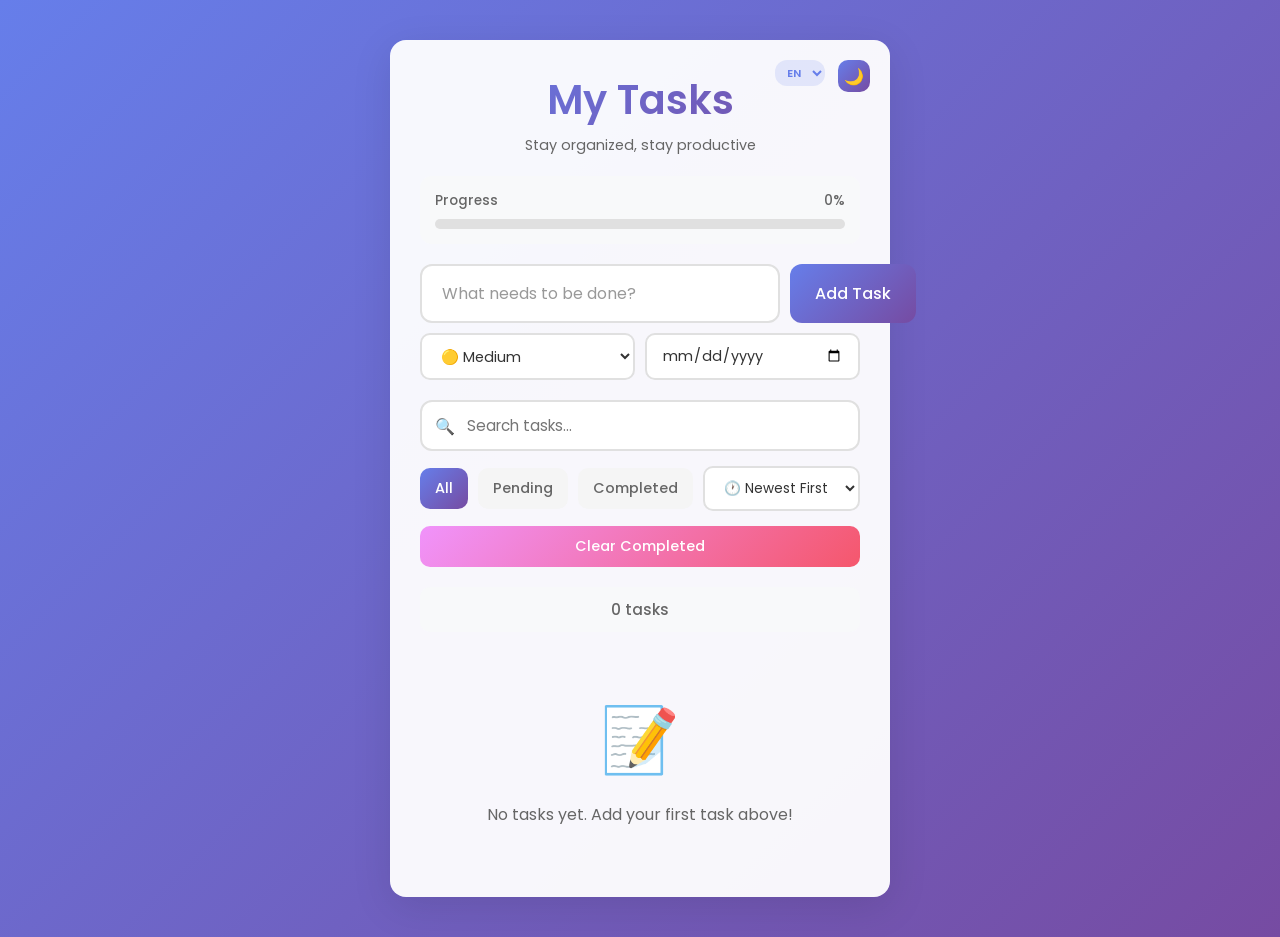
==== index.html @ 92422a47 "Add files via upload" ====
<!DOCTYPE html>
<html lang="en">
<head>
    <meta charset="UTF-8">
    <meta name="viewport" content="width=device-width, initial-scale=1.0">
    <title>Modern To-Do List</title>
    <link rel="stylesheet" href="style.css">
    <link rel="preconnect" href="https://fonts.googleapis.com">
    <link rel="preconnect" href="https://fonts.gstatic.com" crossorigin>
    <link href="https://fonts.googleapis.com/css2?family=Poppins:wght@300;400;500;600&display=swap" rel="stylesheet">
</head>
<body>
    <div class="app-container">
        <!-- Language Toggle -->
        <select id="language-select" class="language-select">
            <option value="en">EN</option>
            <option value="id">ID</option>
        </select>

        <!-- Dark Mode Toggle -->
        <button id="theme-toggle" class="theme-toggle" title="Toggle Dark Mode">
            🌙
        </button>

        <!-- Header Section -->
        <header class="app-header">
            <h1 class="app-title">My Tasks</h1>
            <p class="app-subtitle">Stay organized, stay productive</p>
        </header>

        <!-- Progress Bar -->
        <div class="progress-container">
            <div class="progress-info">
                <span>Progress</span>
                <span id="progress-percent">0%</span>
            </div>
            <div class="progress-bar">
                <div id="progress-fill" class="progress-fill"></div>
            </div>
        </div>

        <!-- Input Section -->
        <section class="input-section">
            <form id="todo-form" class="todo-form">
                <div class="input-row">
                    <input type="text" id="todo-input" placeholder="What needs to be done?" autocomplete="off">
                    <button type="submit" id="add-btn" class="add-btn">Add Task</button>
                </div>
                <div class="input-options">
                    <select id="priority-select" class="priority-select">
                        <option value="low">🟢 Low</option>
                        <option value="medium" selected>🟡 Medium</option>
                        <option value="high">🔴 High</option>
                    </select>
                    <input type="date" id="due-date" class="due-date-input">
                </div>
            </form>
        </section>

        <!-- Controls Section -->
        <section class="controls-section">
            <!-- Search -->
            <div class="search-container">
                <input type="text" id="search-input" placeholder="Search tasks...">
                <span class="search-icon">🔍</span>
            </div>

            <!-- Filter & Sort Row -->
            <div class="filter-sort-row">
                <!-- Filter Buttons -->
                <div class="filter-buttons">
                    <button class="filter-btn active" data-filter="all">All</button>
                    <button class="filter-btn" data-filter="pending">Pending</button>
                    <button class="filter-btn" data-filter="completed">Completed</button>
                </div>

                <!-- Sort Dropdown -->
                <select id="sort-select" class="sort-select">
                    <option value="newest">🕐 Newest First</option>
                    <option value="oldest">📜 Oldest First</option>
                    <option value="priority">⚡ Priority High→Low</option>
                    <option value="dueDate">📅 Due Date</option>
                </select>
            </div>

            <!-- Clear Completed Button -->
            <button id="clear-completed-btn" class="clear-btn">Clear Completed</button>
        </section>

        <!-- Task Counter -->
        <section class="counter-section">
            <span id="task-counter">0 tasks</span>
        </section>

        <!-- Task List -->
        <section class="task-list-section">
            <ul id="todo-list" class="todo-list">
                <!-- Tasks will be dynamically added here -->
            </ul>
        </section>

        <!-- Empty State -->
        <div id="empty-state" class="empty-state">
            <span class="empty-icon">📝</span>
            <p>No tasks yet. Add your first task above!</p>
        </div>
    </div>

    <script src="script.js"></script>
</body>
</html>
---- style.css ----
/* ========================================
   CSS Variables - Color Palette
   ======================================== */
:root {
    --primary-gradient: linear-gradient(135deg, #667eea 0%, #764ba2 100%);
    --secondary-gradient: linear-gradient(135deg, #f093fb 0%, #f5576c 100%);
    --success-gradient: linear-gradient(135deg, #4facfe 0%, #00f2fe 100%);
    --bg-gradient: linear-gradient(135deg, #667eea 0%, #764ba2 100%);
    --card-bg: rgba(255, 255, 255, 0.95);
    --text-primary: #333;
    --text-secondary: #666;
    --text-light: #999;
    --shadow-light: 0 10px 40px rgba(0, 0, 0, 0.1);
    --shadow-hover: 0 20px 60px rgba(0, 0, 0, 0.15);
    --border-radius: 16px;
    --transition: all 0.3s ease;

    /* Priority Colors */
    --priority-high: #e74c3c;
    --priority-medium: #f1c40f;
    --priority-low: #2ecc71;

    /* Progress Colors */
    --progress-bg: #e0e0e0;
    --progress-fill: linear-gradient(90deg, #667eea, #764ba2);
}

/* ========================================
   Dark Mode Variables
   ======================================== */
[data-theme="dark"] {
    --bg-gradient: linear-gradient(135deg, #1a1a2e 0%, #16213e 100%);
    --card-bg: rgba(30, 30, 50, 0.95);
    --text-primary: #e0e0e0;
    --text-secondary: #aaa;
    --text-light: #777;
    --shadow-light: 0 10px 40px rgba(0, 0, 0, 0.3);
    --shadow-hover: 0 20px 60px rgba(0, 0, 0, 0.4);
    --progress-bg: #333;
}

/* ========================================
   Reset & Base Styles
   ======================================== */
* {
    margin: 0;
    padding: 0;
    box-sizing: border-box;
}

body {
    font-family: 'Poppins', sans-serif;
    background: var(--bg-gradient);
    min-height: 100vh;
    display: flex;
    justify-content: center;
    align-items: flex-start;
    padding: 40px 20px;
    color: var(--text-primary);
    transition: var(--transition);
}

/* ========================================
   App Container
   ======================================== */
.app-container {
    width: 100%;
    max-width: 500px;
    background: var(--card-bg);
    border-radius: var(--border-radius);
    box-shadow: var(--shadow-light);
    padding: 30px;
    transition: var(--transition);
    position: relative;
}

.app-container:hover {
    box-shadow: var(--shadow-hover);
}

/* ========================================
   Dark Mode Toggle
   ======================================== */
.theme-toggle {
    position: absolute;
    top: 20px;
    right: 20px;
    width: 32px;
    height: 32px;
    border-radius: 10px;
    border: none;
    background: var(--primary-gradient);
    color: white;
    font-size: 1rem;
    cursor: pointer;
    transition: var(--transition);
    display: flex;
    align-items: center;
    justify-content: center;
}

.theme-toggle:hover {
    transform: rotate(15deg) scale(1.1);
}

[data-theme="dark"] .theme-toggle {
    background: linear-gradient(135deg, #f1c40f, #e67e22);
}

.language-select {
    position: absolute;
    top: 20px;
    right: 65px;
    padding: 4px 8px;
    border: none;
    border-radius: 12px;
    font-size: 0.7rem;
    font-family: 'Poppins', sans-serif;
    font-weight: 600;
    cursor: pointer;
    background: rgba(102, 126, 234, 0.15);
    color: #667eea;
    transition: var(--transition);
}

.language-select:hover {
    border-color: #667eea;
}

[data-theme="dark"] .language-select {
    background: #2a2a40;
    border-color: #444;
}

/* ========================================
   Header Section
   ======================================== */
.app-header {
    text-align: center;
    margin-bottom: 20px;
}

.app-title {
    font-size: 2.5rem;
    font-weight: 600;
    background: var(--primary-gradient);
    -webkit-background-clip: text;
    -webkit-text-fill-color: transparent;
    background-clip: text;
    margin-bottom: 5px;
}

.app-subtitle {
    color: var(--text-secondary);
    font-size: 0.9rem;
}

/* ========================================
   Progress Bar
   ======================================== */
.progress-container {
    margin-bottom: 20px;
    padding: 15px;
    background: #f8f9fa;
    border-radius: 12px;
    transition: var(--transition);
}

[data-theme="dark"] .progress-container {
    background: #2a2a40;
}

.progress-info {
    display: flex;
    justify-content: space-between;
    margin-bottom: 8px;
    font-size: 0.85rem;
    color: var(--text-secondary);
    font-weight: 500;
}

.progress-bar {
    height: 10px;
    background: var(--progress-bg);
    border-radius: 10px;
    overflow: hidden;
}

.progress-fill {
    height: 100%;
    width: 0%;
    background: var(--progress-fill);
    border-radius: 10px;
    transition: width 0.5s ease;
}

/* ========================================
   Input Section
   ======================================== */
.input-section {
    margin-bottom: 20px;
}

.todo-form {
    display: flex;
    flex-direction: column;
    gap: 10px;
}

.input-row {
    display: flex;
    gap: 10px;
}

#todo-input {
    flex: 1;
    padding: 15px 20px;
    font-size: 1rem;
    font-family: 'Poppins', sans-serif;
    border: 2px solid #e0e0e0;
    border-radius: 12px;
    outline: none;
    transition: var(--transition);
    background: white;
    color: var(--text-primary);
}

[data-theme="dark"] #todo-input {
    background: #2a2a40;
    border-color: #444;
    color: var(--text-primary);
}

#todo-input:focus {
    border-color: #667eea;
    box-shadow: 0 0 0 3px rgba(102, 126, 234, 0.1);
}

#todo-input::placeholder {
    color: var(--text-light);
}

.add-btn {
    padding: 15px 25px;
    background: var(--primary-gradient);
    color: white;
    border: none;
    border-radius: 12px;
    font-size: 1rem;
    font-weight: 500;
    font-family: 'Poppins', sans-serif;
    cursor: pointer;
    transition: var(--transition);
    white-space: nowrap;
}

.add-btn:hover {
    transform: translateY(-2px);
    box-shadow: 0 10px 20px rgba(102, 126, 234, 0.3);
}

.add-btn:active {
    transform: translateY(0);
}

/* Input Options Row */
.input-options {
    display: flex;
    gap: 10px;
}

.priority-select {
    flex: 1;
    padding: 10px 15px;
    font-size: 0.9rem;
    font-family: 'Poppins', sans-serif;
    border: 2px solid #e0e0e0;
    border-radius: 10px;
    outline: none;
    cursor: pointer;
    transition: var(--transition);
    background: white;
    color: var(--text-primary);
}

[data-theme="dark"] .priority-select {
    background: #2a2a40;
    border-color: #444;
    color: var(--text-primary);
}

.priority-select:focus {
    border-color: #667eea;
}

.due-date-input {
    flex: 1;
    padding: 10px 15px;
    font-size: 0.9rem;
    font-family: 'Poppins', sans-serif;
    border: 2px solid #e0e0e0;
    border-radius: 10px;
    outline: none;
    cursor: pointer;
    transition: var(--transition);
    background: white;
    color: var(--text-primary);
}

[data-theme="dark"] .due-date-input {
    background: #2a2a40;
    border-color: #444;
    color: var(--text-primary);
}

.due-date-input:focus {
    border-color: #667eea;
}

/* ========================================
   Controls Section
   ======================================== */
.controls-section {
    display: flex;
    flex-direction: column;
    gap: 15px;
    margin-bottom: 20px;
}

/* Search Container */
.search-container {
    position: relative;
}

#search-input {
    width: 100%;
    padding: 12px 20px 12px 45px;
    font-size: 0.95rem;
    font-family: 'Poppins', sans-serif;
    border: 2px solid #e0e0e0;
    border-radius: 12px;
    outline: none;
    transition: var(--transition);
    background: white;
    color: var(--text-primary);
}

[data-theme="dark"] #search-input {
    background: #2a2a40;
    border-color: #444;
    color: var(--text-primary);
}

#search-input:focus {
    border-color: #667eea;
    box-shadow: 0 0 0 3px rgba(102, 126, 234, 0.1);
}

.search-icon {
    position: absolute;
    left: 15px;
    top: 50%;
    transform: translateY(-50%);
    font-size: 1rem;
}

/* Filter Buttons */
.filter-buttons {
    display: flex;
    gap: 10px;
}

.filter-btn {
    flex: 1;
    padding: 10px 15px;
    background: #f5f5f5;
    color: var(--text-secondary);
    border: none;
    border-radius: 10px;
    font-size: 0.9rem;
    font-weight: 500;
    font-family: 'Poppins', sans-serif;
    cursor: pointer;
    transition: var(--transition);
}

[data-theme="dark"] .filter-btn {
    background: #2a2a40;
    color: var(--text-secondary);
}

.filter-btn:hover {
    background: #e8e8e8;
}

[data-theme="dark"] .filter-btn:hover {
    background: #3a3a50;
}

.filter-btn.active {
    background: var(--primary-gradient);
    color: white;
}

/* Filter & Sort Row */
.filter-sort-row {
    display: flex;
    gap: 10px;
    align-items: center;
}

.filter-sort-row .filter-buttons {
    flex: 1;
}

.sort-select {
    padding: 10px 15px;
    font-size: 0.85rem;
    font-family: 'Poppins', sans-serif;
    border: 2px solid #e0e0e0;
    border-radius: 10px;
    outline: none;
    cursor: pointer;
    transition: var(--transition);
    background: white;
    color: var(--text-primary);
    min-width: 150px;
}

[data-theme="dark"] .sort-select {
    background: #2a2a40;
    border-color: #444;
    color: var(--text-primary);
}

.sort-select:focus {
    border-color: #667eea;
}

/* Clear Completed Button */
.clear-btn {
    padding: 10px 20px;
    background: var(--secondary-gradient);
    color: white;
    border: none;
    border-radius: 10px;
    font-size: 0.9rem;
    font-weight: 500;
    font-family: 'Poppins', sans-serif;
    cursor: pointer;
    transition: var(--transition);
}

.clear-btn:hover {
    transform: translateY(-2px);
    box-shadow: 0 10px 20px rgba(245, 87, 108, 0.3);
}

.clear-btn:active {
    transform: translateY(0);
}

/* ========================================
   Counter Section
   ======================================== */
.counter-section {
    text-align: center;
    margin-bottom: 20px;
    padding: 10px;
    background: #f8f9fa;
    border-radius: 10px;
    transition: var(--transition);
}

[data-theme="dark"] .counter-section {
    background: #2a2a40;
}

#task-counter {
    font-size: 0.95rem;
    color: var(--text-secondary);
    font-weight: 500;
}

/* ========================================
   Task List
   ======================================== */
.todo-list {
    list-style: none;
}

.todo-item {
    display: flex;
    align-items: center;
    gap: 15px;
    padding: 15px;
    background: white;
    border-radius: 12px;
    margin-bottom: 10px;
    box-shadow: 0 2px 10px rgba(0, 0, 0, 0.05);
    transition: var(--transition);
    animation: fadeIn 0.3s ease;
    position: relative;
}

[data-theme="dark"] .todo-item {
    background: #2a2a40;
}

@keyframes fadeIn {
    from {
        opacity: 0;
        transform: translateY(-10px);
    }
    to {
        opacity: 1;
        transform: translateY(0);
    }
}

.todo-item:hover {
    box-shadow: 0 5px 20px rgba(0, 0, 0, 0.1);
    transform: translateX(5px);
}

/* Priority Indicator */
.priority-indicator {
    position: absolute;
    left: 0;
    top: 0;
    bottom: 0;
    width: 5px;
    border-radius: 12px 0 0 12px;
}

.priority-indicator.high {
    background: var(--priority-high);
}

.priority-indicator.medium {
    background: var(--priority-medium);
}

.priority-indicator.low {
    background: var(--priority-low);
}

/* Overdue styling */
.todo-item.overdue .task-title {
    color: var(--priority-high);
}

/* Checkbox Custom */
.checkbox-container {
    position: relative;
    width: 24px;
    height: 24px;
    cursor: pointer;
    flex-shrink: 0;
}

.checkbox-container input {
    position: absolute;
    opacity: 0;
    cursor: pointer;
    height: 0;
    width: 0;
}

.checkmark {
    position: absolute;
    top: 0;
    left: 0;
    height: 24px;
    width: 24px;
    background-color: #eee;
    border-radius: 6px;
    transition: var(--transition);
}

[data-theme="dark"] .checkmark {
    background-color: #444;
}

.checkbox-container:hover input ~ .checkmark {
    background-color: #ddd;
}

[data-theme="dark"] .checkbox-container:hover input ~ .checkmark {
    background-color: #555;
}

.checkbox-container input:checked ~ .checkmark {
    background: var(--success-gradient);
}

.checkmark:after {
    content: "";
    position: absolute;
    display: none;
}

.checkbox-container input:checked ~ .checkmark:after {
    display: block;
}

.checkbox-container .checkmark:after {
    left: 8px;
    top: 4px;
    width: 5px;
    height: 10px;
    border: solid white;
    border-width: 0 2px 2px 0;
    transform: rotate(45deg);
}

/* Task Content */
.task-content {
    flex: 1;
    min-width: 0;
}

.task-title {
    font-size: 1rem;
    color: var(--text-primary);
    word-break: break-word;
    transition: var(--transition);
}

.task-title.completed {
    text-decoration: line-through;
    color: var(--text-light);
}

.task-meta {
    display: flex;
    gap: 10px;
    margin-top: 5px;
    flex-wrap: wrap;
}

.task-date, .task-due {
    font-size: 0.75rem;
    color: var(--text-light);
    display: flex;
    align-items: center;
    gap: 4px;
}

.task-due.overdue {
    color: var(--priority-high);
    font-weight: 600;
}

/* Edit Input */
.edit-input {
    width: 100%;
    padding: 8px 12px;
    font-size: 1rem;
    font-family: 'Poppins', sans-serif;
    border: 2px solid #667eea;
    border-radius: 8px;
    outline: none;
}

/* Action Buttons */
.task-actions {
    display: flex;
    gap: 8px;
    flex-shrink: 0;
}

.action-btn {
    width: 36px;
    height: 36px;
    border: none;
    border-radius: 8px;
    cursor: pointer;
    transition: var(--transition);
    display: flex;
    align-items: center;
    justify-content: center;
    font-size: 1rem;
}

.edit-btn {
    background: #fff3cd;
    color: #856404;
}

[data-theme="dark"] .edit-btn {
    background: #3a3a20;
}

.edit-btn:hover {
    background: #ffeaa7;
    transform: scale(1.1);
}

.delete-btn {
    background: #f8d7da;
    color: #721c24;
}

[data-theme="dark"] .delete-btn {
    background: #3a2020;
}

.delete-btn:hover {
    background: #f5c6cb;
    transform: scale(1.1);
}

.save-btn {
    background: #d4edda;
    color: #155724;
}

[data-theme="dark"] .save-btn {
    background: #203a20;
}

.save-btn:hover {
    background: #c3e6cb;
    transform: scale(1.1);
}

.cancel-btn {
    background: #e2e3e5;
    color: #383d41;
}

[data-theme="dark"] .cancel-btn {
    background: #3a3a40;
}

.cancel-btn:hover {
    background: #d6d8db;
    transform: scale(1.1);
}

/* ========================================
   Empty State
   ======================================== */
.empty-state {
    text-align: center;
    padding: 40px 20px;
    display: none;
}

.empty-state.show {
    display: block;
    animation: fadeIn 0.3s ease;
}

.empty-icon {
    font-size: 4rem;
    display: block;
    margin-bottom: 15px;
}

.empty-state p {
    color: var(--text-secondary);
    font-size: 1rem;
}

/* ========================================
   Responsive Design
   ======================================== */
@media (max-width: 480px) {
    body {
        padding: 20px 10px;
    }

    .app-container {
        padding: 20px;
    }

    .app-title {
        font-size: 2rem;
    }

    .input-row {
        flex-direction: column;
    }

    .add-btn {
        width: 100%;
    }

    .input-options {
        flex-direction: column;
    }

    .filter-sort-row {
        flex-direction: column;
    }

    .filter-buttons {
        flex-wrap: wrap;
    }

    .filter-btn {
        flex: 1 1 calc(33.333% - 7px);
        min-width: 80px;
    }

    .sort-select {
        width: 100%;
    }

    .todo-item {
        flex-wrap: wrap;
    }

    .task-content {
        order: 1;
        width: calc(100% - 60px);
    }

    .checkbox-container {
        order: 0;
    }

    .task-actions {
        order: 2;
        width: 100%;
        justify-content: flex-end;
        margin-top: 10px;
    }

.theme-toggle {
        top: 10px;
        right: 10px;
        width: 28px;
        height: 28px;
        font-size: 0.9rem;
    }

    .language-select {
        top: 12px;
        right: 45px;
        font-size: 0.65rem;
        padding: 3px 6px;
    }
}

@media (max-width: 320px) {
    .app-title {
        font-size: 1.75rem;
    }

    .filter-btn {
        font-size: 0.8rem;
        padding: 8px 10px;
    }
}
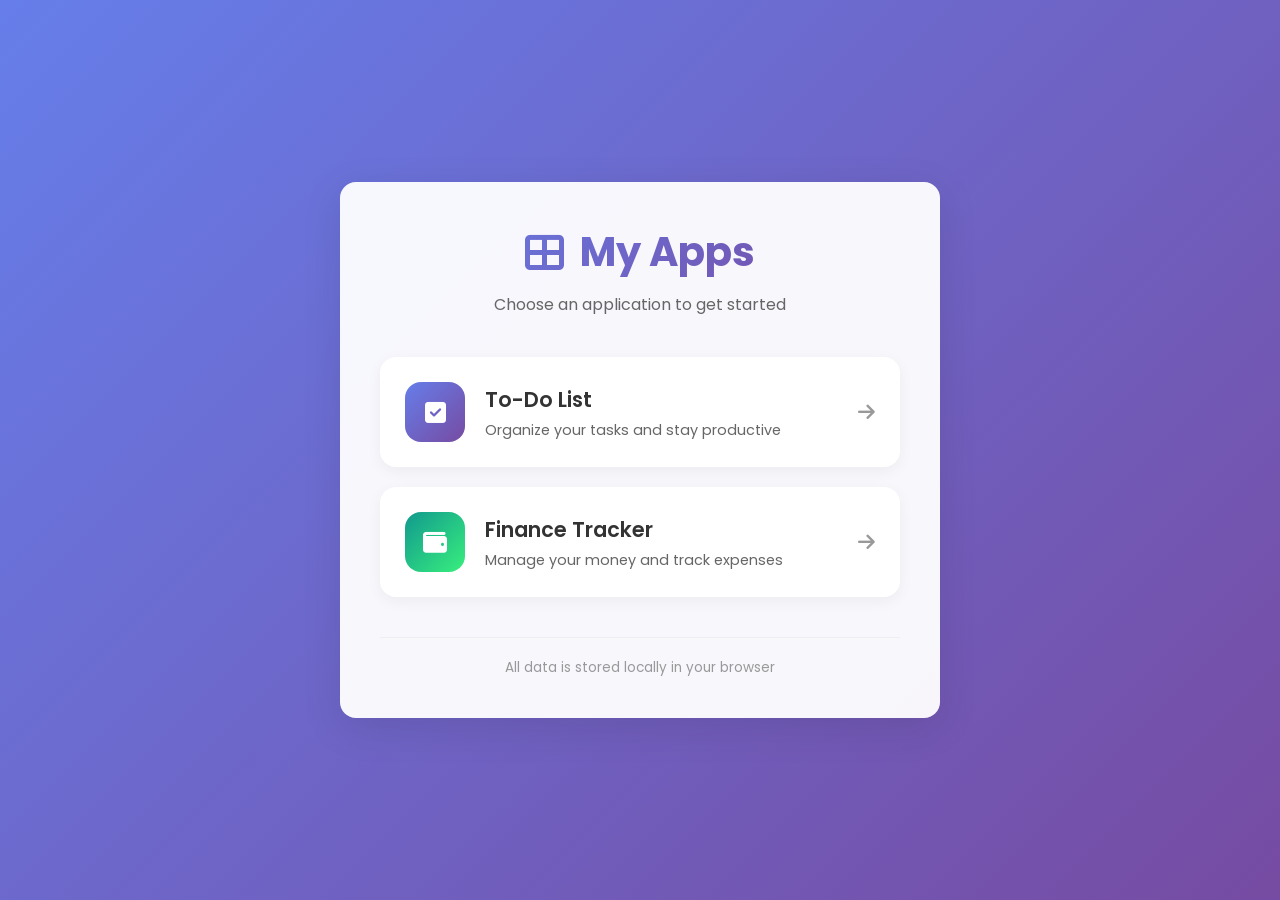
==== commit 1d5af8dc: "initial comimt" ====
--- a/index.html
+++ b/index.html
@@ -3,109 +3,54 @@
 <head>
     <meta charset="UTF-8">
     <meta name="viewport" content="width=device-width, initial-scale=1.0">
-    <title>Modern To-Do List</title>
+    <title>My Apps - Home</title>
     <link rel="stylesheet" href="style.css">
     <link rel="preconnect" href="https://fonts.googleapis.com">
     <link rel="preconnect" href="https://fonts.gstatic.com" crossorigin>
-    <link href="https://fonts.googleapis.com/css2?family=Poppins:wght@300;400;500;600&display=swap" rel="stylesheet">
+    <link href="https://fonts.googleapis.com/css2?family=Poppins:wght@300;400;500;600;700&display=swap" rel="stylesheet">
+    <link rel="stylesheet" href="https://cdnjs.cloudflare.com/ajax/libs/font-awesome/6.4.0/css/all.min.css">
 </head>
 <body>
-    <div class="app-container">
-        <!-- Language Toggle -->
-        <select id="language-select" class="language-select">
-            <option value="en">EN</option>
-            <option value="id">ID</option>
-        </select>
-
-        <!-- Dark Mode Toggle -->
-        <button id="theme-toggle" class="theme-toggle" title="Toggle Dark Mode">
-            🌙
-        </button>
-
-        <!-- Header Section -->
-        <header class="app-header">
-            <h1 class="app-title">My Tasks</h1>
-            <p class="app-subtitle">Stay organized, stay productive</p>
+    <div class="home-container">
+        <header class="home-header">
+            <h1 class="home-title">
+                <i class="fas fa-th-large"></i>
+                My Apps
+            </h1>
+            <p class="home-subtitle">Choose an application to get started</p>
         </header>
 
-        <!-- Progress Bar -->
-        <div class="progress-container">
-            <div class="progress-info">
-                <span>Progress</span>
-                <span id="progress-percent">0%</span>
-            </div>
-            <div class="progress-bar">
-                <div id="progress-fill" class="progress-fill"></div>
-            </div>
+        <div class="app-cards">
+            <a href="todo.html" class="app-card todo-card">
+                <div class="card-icon">
+                    <i class="fas fa-check-square"></i>
+                </div>
+                <div class="card-content">
+                    <h2>To-Do List</h2>
+                    <p>Organize your tasks and stay productive</p>
+                </div>
+                <div class="card-arrow">
+                    <i class="fas fa-arrow-right"></i>
+                </div>
+            </a>
+
+            <a href="finance.html" class="app-card finance-card">
+                <div class="card-icon">
+                    <i class="fas fa-wallet"></i>
+                </div>
+                <div class="card-content">
+                    <h2>Finance Tracker</h2>
+                    <p>Manage your money and track expenses</p>
+                </div>
+                <div class="card-arrow">
+                    <i class="fas fa-arrow-right"></i>
+                </div>
+            </a>
         </div>
 
-        <!-- Input Section -->
-        <section class="input-section">
-            <form id="todo-form" class="todo-form">
-                <div class="input-row">
-                    <input type="text" id="todo-input" placeholder="What needs to be done?" autocomplete="off">
-                    <button type="submit" id="add-btn" class="add-btn">Add Task</button>
-                </div>
-                <div class="input-options">
-                    <select id="priority-select" class="priority-select">
-                        <option value="low">🟢 Low</option>
-                        <option value="medium" selected>🟡 Medium</option>
-                        <option value="high">🔴 High</option>
-                    </select>
-                    <input type="date" id="due-date" class="due-date-input">
-                </div>
-            </form>
-        </section>
-
-        <!-- Controls Section -->
-        <section class="controls-section">
-            <!-- Search -->
-            <div class="search-container">
-                <input type="text" id="search-input" placeholder="Search tasks...">
-                <span class="search-icon">🔍</span>
-            </div>
-
-            <!-- Filter & Sort Row -->
-            <div class="filter-sort-row">
-                <!-- Filter Buttons -->
-                <div class="filter-buttons">
-                    <button class="filter-btn active" data-filter="all">All</button>
-                    <button class="filter-btn" data-filter="pending">Pending</button>
-                    <button class="filter-btn" data-filter="completed">Completed</button>
-                </div>
-
-                <!-- Sort Dropdown -->
-                <select id="sort-select" class="sort-select">
-                    <option value="newest">🕐 Newest First</option>
-                    <option value="oldest">📜 Oldest First</option>
-                    <option value="priority">⚡ Priority High→Low</option>
-                    <option value="dueDate">📅 Due Date</option>
-                </select>
-            </div>
-
-            <!-- Clear Completed Button -->
-            <button id="clear-completed-btn" class="clear-btn">Clear Completed</button>
-        </section>
-
-        <!-- Task Counter -->
-        <section class="counter-section">
-            <span id="task-counter">0 tasks</span>
-        </section>
-
-        <!-- Task List -->
-        <section class="task-list-section">
-            <ul id="todo-list" class="todo-list">
-                <!-- Tasks will be dynamically added here -->
-            </ul>
-        </section>
-
-        <!-- Empty State -->
-        <div id="empty-state" class="empty-state">
-            <span class="empty-icon">📝</span>
-            <p>No tasks yet. Add your first task above!</p>
-        </div>
+        <footer class="home-footer">
+            <p>All data is stored locally in your browser</p>
+        </footer>
     </div>
-
-    <script src="script.js"></script>
 </body>
 </html>
--- a/style.css
+++ b/style.css
@@ -1,3 +1,130 @@
+/* ========================================
+   HOME PAGE STYLES
+   ======================================== */
+.home-container {
+    width: 100%;
+    max-width: 600px;
+    background: var(--card-bg);
+    border-radius: var(--border-radius);
+    box-shadow: var(--shadow-light);
+    padding: 40px;
+    transition: var(--transition);
+}
+
+.home-header {
+    text-align: center;
+    margin-bottom: 40px;
+}
+
+.home-title {
+    font-size: 2.5rem;
+    font-weight: 700;
+    background: var(--primary-gradient);
+    -webkit-background-clip: text;
+    -webkit-text-fill-color: transparent;
+    background-clip: text;
+    display: flex;
+    align-items: center;
+    justify-content: center;
+    gap: 15px;
+    margin-bottom: 10px;
+}
+
+.home-subtitle {
+    color: var(--text-secondary);
+    font-size: 1rem;
+}
+
+.app-cards {
+    display: flex;
+    flex-direction: column;
+    gap: 20px;
+}
+
+.app-card {
+    display: flex;
+    align-items: center;
+    gap: 20px;
+    padding: 25px;
+    background: white;
+    border-radius: 16px;
+    text-decoration: none;
+    box-shadow: 0 4px 15px rgba(0, 0, 0, 0.05);
+    transition: var(--transition);
+    cursor: pointer;
+}
+
+[data-theme="dark"] .app-card {
+    background: #2a2a40;
+}
+
+.app-card:hover {
+    transform: translateY(-5px);
+    box-shadow: 0 10px 30px rgba(0, 0, 0, 0.15);
+}
+
+.app-card .card-icon {
+    width: 60px;
+    height: 60px;
+    border-radius: 16px;
+    display: flex;
+    align-items: center;
+    justify-content: center;
+    font-size: 1.5rem;
+    color: white;
+}
+
+.todo-card .card-icon {
+    background: var(--primary-gradient);
+}
+
+.finance-card .card-icon {
+    background: linear-gradient(135deg, #11998e 0%, #38ef7d 100%);
+}
+
+.app-card .card-content {
+    flex: 1;
+}
+
+.app-card .card-content h2 {
+    font-size: 1.3rem;
+    font-weight: 600;
+    color: var(--text-primary);
+    margin-bottom: 5px;
+}
+
+.app-card .card-content p {
+    font-size: 0.9rem;
+    color: var(--text-secondary);
+}
+
+.app-card .card-arrow {
+    font-size: 1.2rem;
+    color: var(--text-light);
+    transition: var(--transition);
+}
+
+.app-card:hover .card-arrow {
+    transform: translateX(5px);
+    color: var(--primary-color);
+}
+
+.home-footer {
+    text-align: center;
+    margin-top: 40px;
+    padding-top: 20px;
+    border-top: 1px solid #eee;
+}
+
+[data-theme="dark"] .home-footer {
+    border-top-color: #444;
+}
+
+.home-footer p {
+    font-size: 0.85rem;
+    color: var(--text-light);
+}
+
 /* ========================================
    CSS Variables - Color Palette
    ======================================== */
@@ -54,8 +181,8 @@
     min-height: 100vh;
     display: flex;
     justify-content: center;
-    align-items: flex-start;
-    padding: 40px 20px;
+    align-items: center;
+    padding: 20px;
     color: var(--text-primary);
     transition: var(--transition);
 }
@@ -107,15 +234,43 @@
     background: linear-gradient(135deg, #f1c40f, #e67e22);
 }
 
+.home-btn {
+    position: absolute;
+    top: 20px;
+    left: 20px;
+    width: 36px;
+    height: 36px;
+    border-radius: 10px;
+    border: none;
+    background: rgba(102, 126, 234, 0.15);
+    color: #667eea;
+    font-size: 1rem;
+    cursor: pointer;
+    transition: var(--transition);
+    display: flex;
+    align-items: center;
+    justify-content: center;
+    text-decoration: none;
+}
+
+.home-btn:hover {
+    background: rgba(102, 126, 234, 0.25);
+    transform: scale(1.05);
+}
+
+[data-theme="dark"] .home-btn {
+    background: rgba(102, 126, 234, 0.2);
+    color: #a0a0ff;
+}
+
 .language-select {
     position: absolute;
     top: 20px;
-    right: 65px;
+    right: 115px;
     padding: 4px 8px;
     border: none;
     border-radius: 12px;
     font-size: 0.7rem;
-    font-family: 'Poppins', sans-serif;
     font-weight: 600;
     cursor: pointer;
     background: rgba(102, 126, 234, 0.15);
@@ -136,8 +291,56 @@
    Header Section
    ======================================== */
 .app-header {
-    text-align: center;
-    margin-bottom: 20px;
+    display: flex;
+    flex-direction: column;
+    justify-content: space-between;
+    align-items: flex-start;
+    margin-bottom: 25px;
+    margin-top: 4em;
+    flex-wrap: wrap;
+    gap: 15px;
+}
+
+.header-left {
+    flex: 1;
+    text-align: left;
+}
+
+.header-right {
+    display: flex;
+    align-items: center;
+    gap: 10px;
+}
+
+.header-right .home-btn {
+    position: static;
+}
+
+.header-right .theme-toggle,
+.header-right .icon-btn {
+    width: 36px;
+    height: 36px;
+    border-radius: 10px;
+    border: none;
+    background: var(--primary-gradient);
+    color: white;
+    font-size: 0.9rem;
+    cursor: pointer;
+    transition: var(--transition);
+    display: flex;
+    align-items: center;
+    justify-content: center;
+}
+
+.header-right .theme-toggle:hover,
+.header-right .icon-btn:hover {
+    transform: scale(1.05);
+    box-shadow: 0 5px 15px rgba(102, 126, 234, 0.4);
+}
+
+[data-theme="dark"] .header-right .theme-toggle,
+[data-theme="dark"] .header-right .icon-btn {
+    background: linear-gradient(135deg, #f1c40f, #e67e22);
 }
 
 .app-title {
@@ -304,7 +507,7 @@
     cursor: pointer;
     transition: var(--transition);
     background: white;
-    color: var(--text-primary);
+    color: #9c9c9c;
 }
 
 [data-theme="dark"] .due-date-input {
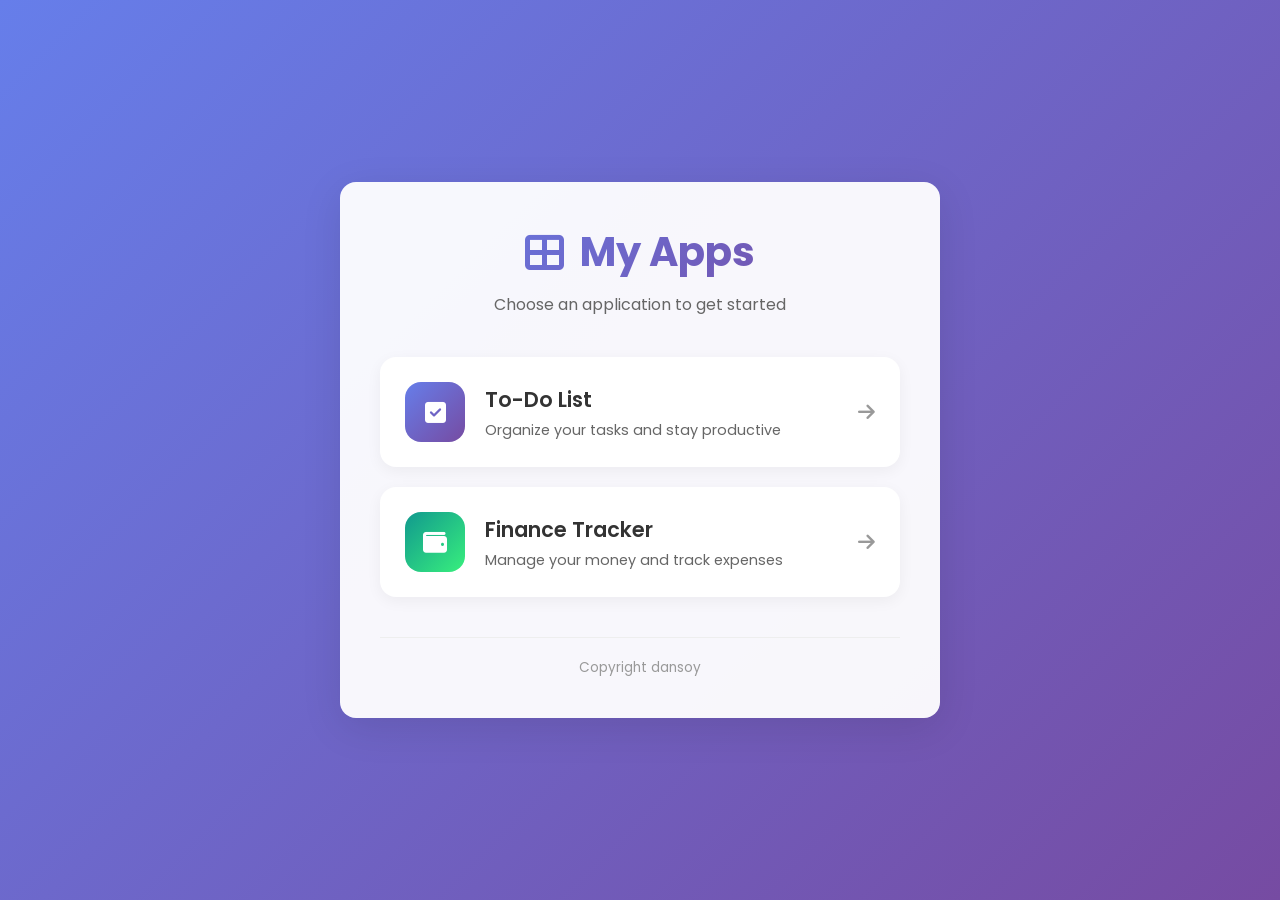
==== commit b35196fd: "edit footer copyright" ====
--- a/index.html
+++ b/index.html
@@ -49,7 +49,7 @@
         </div>
 
         <footer class="home-footer">
-            <p>All data is stored locally in your browser</p>
+            <p>Copyright dansoy</p>
         </footer>
     </div>
 </body>
